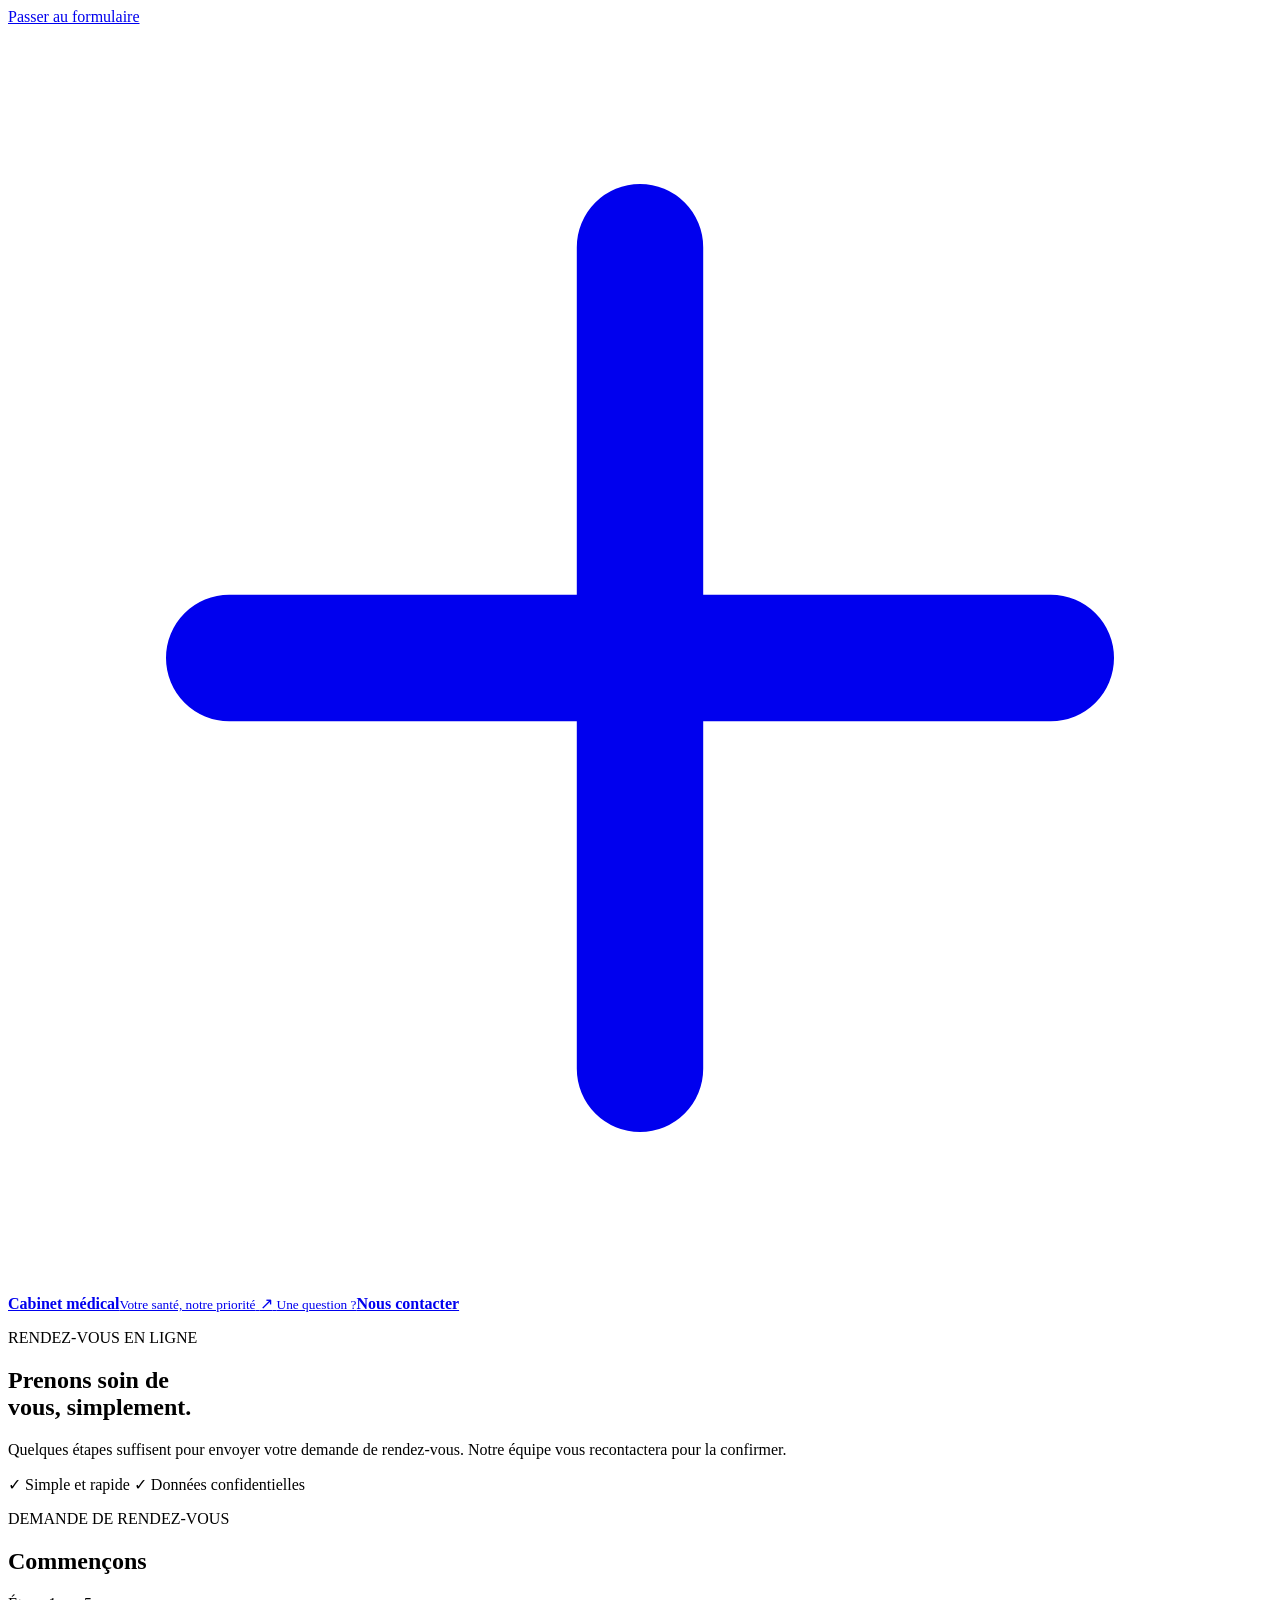
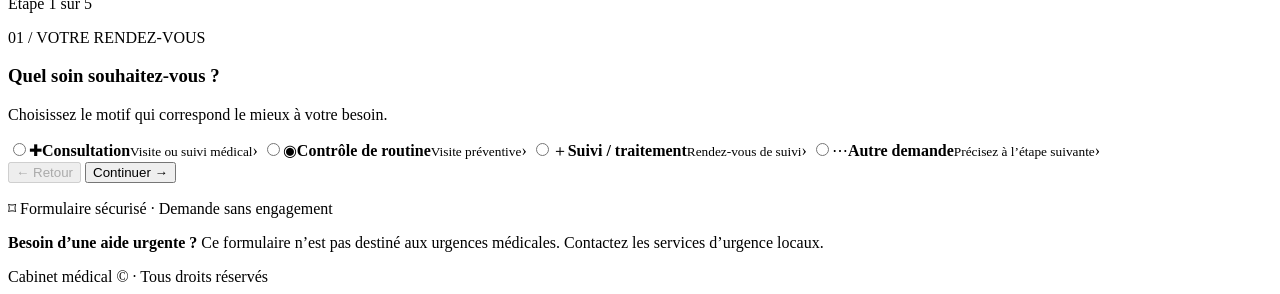
==== index.html @ 572b5b01 "Build clinic booking frontend: accessible French multi-step form shell" ====
<!doctype html>
<html lang="fr">
<head>
  <meta charset="utf-8">
  <meta name="viewport" content="width=device-width, initial-scale=1">
  <meta name="theme-color" content="#f7f8fa">
  <meta name="description" content="Demandez un rendez-vous auprès de notre cabinet médical en quelques étapes simples.">
  <title>Prendre rendez-vous | Cabinet médical</title>
  <link rel="preconnect" href="https://fonts.googleapis.com">
  <link rel="preconnect" href="https://fonts.gstatic.com" crossorigin>
  <link href="https://fonts.googleapis.com/css2?family=DM+Sans:wght@400;500;600;700&family=Manrope:wght@400;500;600;700;800&display=swap" rel="stylesheet">
  <link rel="stylesheet" href="styles.css">
  <script src="config.js" defer></script>
  <script src="app.js" defer></script>
</head>
<body>
  <a class="skip-link" href="#booking">Passer au formulaire</a>
  <header class="site-header">
    <a class="brand" href="./" aria-label="Accueil du cabinet">
      <span class="brand-mark" aria-hidden="true">
        <svg viewBox="0 0 40 40" role="img"><path d="M20 7v26M7 20h26" fill="none" stroke="currentColor" stroke-width="4" stroke-linecap="round"/></svg>
      </span>
      <span class="brand-copy"><strong id="clinic-name">Cabinet médical</strong><small>Votre santé, notre priorité</small></span>
    </a>
    <a class="header-contact" id="header-phone" href="tel:" aria-label="Appeler le cabinet">
      <span class="contact-icon" aria-hidden="true">↗</span>
      <span><small>Une question ?</small><strong>Nous contacter</strong></span>
    </a>
  </header>

  <main id="booking" class="page-shell">
    <section class="intro" aria-labelledby="page-title">
      <p class="eyebrow"><span class="eyebrow-dot"></span> RENDEZ-VOUS EN LIGNE</p>
      <h1 id="page-title">Prenons soin de<br><span>vous, simplement.</span></h1>
      <p class="intro-copy">Quelques étapes suffisent pour envoyer votre demande de rendez-vous. Notre équipe vous recontactera pour la confirmer.</p>
      <div class="trust-row">
        <span><span class="trust-check" aria-hidden="true">✓</span> Simple et rapide</span>
        <span><span class="trust-check" aria-hidden="true">✓</span> Données confidentielles</span>
      </div>
    </section>

    <section class="booking-card" aria-labelledby="form-heading">
      <div class="card-topline">
        <div>
          <p class="card-kicker">DEMANDE DE RENDEZ-VOUS</p>
          <h2 id="form-heading">Commençons</h2>
        </div>
        <span class="step-counter" id="step-counter">Étape 1 sur 5</span>
      </div>

      <div class="progress-track" role="progressbar" aria-label="Progression du formulaire" aria-valuemin="1" aria-valuemax="5" aria-valuenow="1" id="progress-track">
        <span id="progress-fill"></span>
      </div>

      <div id="form-alert" class="form-alert" role="alert" hidden></div>

      <form id="appointment-form" novalidate>
        <div class="form-step is-active" data-step="1" aria-labelledby="step-title-1">
          <p class="step-label">01 / VOTRE RENDEZ-VOUS</p>
          <h3 id="step-title-1">Quel soin souhaitez-vous ?</h3>
          <p class="step-description">Choisissez le motif qui correspond le mieux à votre besoin.</p>
          <div class="choice-grid" id="service-options">
            <label class="choice-card"><input type="radio" name="service" value="Consultation générale" required><span class="choice-icon" aria-hidden="true">✚</span><span class="choice-text"><strong>Consultation</strong><small>Visite ou suivi médical</small></span><span class="choice-arrow" aria-hidden="true">›</span></label>
            <label class="choice-card"><input type="radio" name="service" value="Contrôle de routine" required><span class="choice-icon" aria-hidden="true">◉</span><span class="choice-text"><strong>Contrôle de routine</strong><small>Visite préventive</small></span><span class="choice-arrow" aria-hidden="true">›</span></label>
            <label class="choice-card"><input type="radio" name="service" value="Suivi / traitement" required><span class="choice-icon" aria-hidden="true">＋</span><span class="choice-text"><strong>Suivi / traitement</strong><small>Rendez-vous de suivi</small></span><span class="choice-arrow" aria-hidden="true">›</span></label>
            <label class="choice-card"><input type="radio" name="service" value="Autre demande" required><span class="choice-icon" aria-hidden="true">⋯</span><span class="choice-text"><strong>Autre demande</strong><small>Précisez à l’étape suivante</small></span><span class="choice-arrow" aria-hidden="true">›</span></label>
          </div>
        </div>

        <div class="form-step" data-step="2" aria-labelledby="step-title-2" hidden>
          <p class="step-label">02 / DATE ET HORAIRE</p>
          <h3 id="step-title-2">Quand êtes-vous disponible ?</h3>
          <p class="step-description">Votre choix reste une préférence jusqu’à confirmation par le cabinet.</p>
          <div class="field-group">
            <label for="preferred-date">Date souhaitée <span class="required">*</span></label>
            <input id="preferred-date" name="preferredDate" type="date" required>
            <small class="field-hint">Les dates passées ne sont pas acceptées.</small>
          </div>
          <fieldset class="field-group fieldset-reset">
            <legend>Moment préféré <span class="required">*</span></legend>
            <div class="time-grid">
              <label class="time-option"><input type="radio" name="preferredTime" value="Matin" required><span>☀ Matin</span></label>
              <label class="time-option"><input type="radio" name="preferredTime" value="Après-midi" required><span>◷ Après-midi</span></label>
              <label class="time-option"><input type="radio" name="preferredTime" value="Indifférent" required><span>↔ Indifférent</span></label>
            </div>
          </fieldset>
        </div>

        <div class="form-step" data-step="3" aria-labelledby="step-title-3" hidden>
          <p class="step-label">03 / VOS COORDONNÉES</p>
          <h3 id="step-title-3">Comment vous joindre ?</h3>
          <p class="step-description">Ces informations nous permettent de vous recontacter au sujet de votre demande.</p>
          <div class="field-group">
            <label for="full-name">Nom et prénom <span class="required">*</span></label>
            <input id="full-name" name="fullName" type="text" autocomplete="name" placeholder="Ex. Amine Benali" minlength="2" maxlength="100" required>
          </div>
          <div class="field-group">
            <label for="phone">Numéro de téléphone <span class="required">*</span></label>
            <input id="phone" name="phone" type="tel" inputmode="tel" autocomplete="tel" placeholder="Ex. 0550 12 34 56" maxlength="25" required>
            <small class="field-hint">Un numéro algérien ou international valide.</small>
          </div>
          <div class="field-group">
            <label for="email">Adresse e-mail <span class="optional">(facultatif)</span></label>
            <input id="email" name="email" type="email" autocomplete="email" placeholder="vous@exemple.com" maxlength="150">
          </div>
        </div>

        <div class="form-step" data-step="4" aria-labelledby="step-title-4" hidden>
          <p class="step-label">04 / INFORMATIONS COMPLÉMENTAIRES</p>
          <h3 id="step-title-4">Souhaitez-vous ajouter quelque chose ?</h3>
          <p class="step-description">Ne partagez pas de détails médicaux sensibles dans ce champ.</p>
          <div class="field-group">
            <label for="notes">Message au cabinet <span class="optional">(facultatif)</span></label>
            <textarea id="notes" name="notes" rows="5" maxlength="1000" placeholder="Une précision utile pour organiser votre rendez-vous…"></textarea>
            <div class="field-footer"><small class="field-hint">1 000 caractères maximum.</small><small id="notes-count">0 / 1000</small></div>
          </div>
          <div class="privacy-note"><span aria-hidden="true">⌑</span><p>Vos informations sont utilisées uniquement pour traiter votre demande de rendez-vous.</p></div>
        </div>

        <div class="form-step" data-step="5" aria-labelledby="step-title-5" hidden>
          <p class="step-label">05 / VÉRIFICATION</p>
          <h3 id="step-title-5">Vérifiez votre demande</h3>
          <p class="step-description">Vous pourrez revenir en arrière pour modifier une information.</p>
          <dl class="review-list" id="review-list"></dl>
          <label class="consent-row"><input type="checkbox" id="privacy-consent" name="privacyConsent" required><span>J’accepte que le cabinet utilise ces informations pour traiter ma demande de rendez-vous. <span class="required">*</span></span></label>
          <p class="disclaimer">L’envoi de cette demande ne confirme pas encore un rendez-vous. Le cabinet vous contactera pour convenir de l’horaire définitif.</p>
        </div>

        <div class="form-actions" id="form-actions">
          <button class="button button-secondary" id="back-button" type="button" disabled>← Retour</button>
          <button class="button button-primary" id="next-button" type="button">Continuer <span aria-hidden="true">→</span></button>
          <button class="button button-primary" id="submit-button" type="submit" hidden>Envoyer la demande <span aria-hidden="true">→</span></button>
        </div>
        <p class="secure-footnote"><span aria-hidden="true">⌑</span> Formulaire sécurisé · Demande sans engagement</p>
      </form>

      <section id="success-panel" class="success-panel" aria-labelledby="success-title" hidden>
        <div class="success-symbol" aria-hidden="true">✓</div>
        <p class="card-kicker">DEMANDE ENVOYÉE</p>
        <h3 id="success-title">Merci pour votre confiance.</h3>
        <p id="success-message">Votre demande a été transmise. Le cabinet vous contactera pour confirmer le rendez-vous.</p>
        <p class="reference-line" id="request-reference" hidden></p>
        <button class="button button-secondary" id="new-request-button" type="button">Faire une nouvelle demande</button>
      </section>
    </section>
    <p class="emergency-note"><strong>Besoin d’une aide urgente ?</strong> Ce formulaire n’est pas destiné aux urgences médicales. Contactez les services d’urgence locaux.</p>
  </main>

  <footer class="site-footer">
    <span id="footer-clinic-name">Cabinet médical</span>
    <span>© <span id="current-year"></span> · Tous droits réservés</span>
  </footer>
</body>
</html>
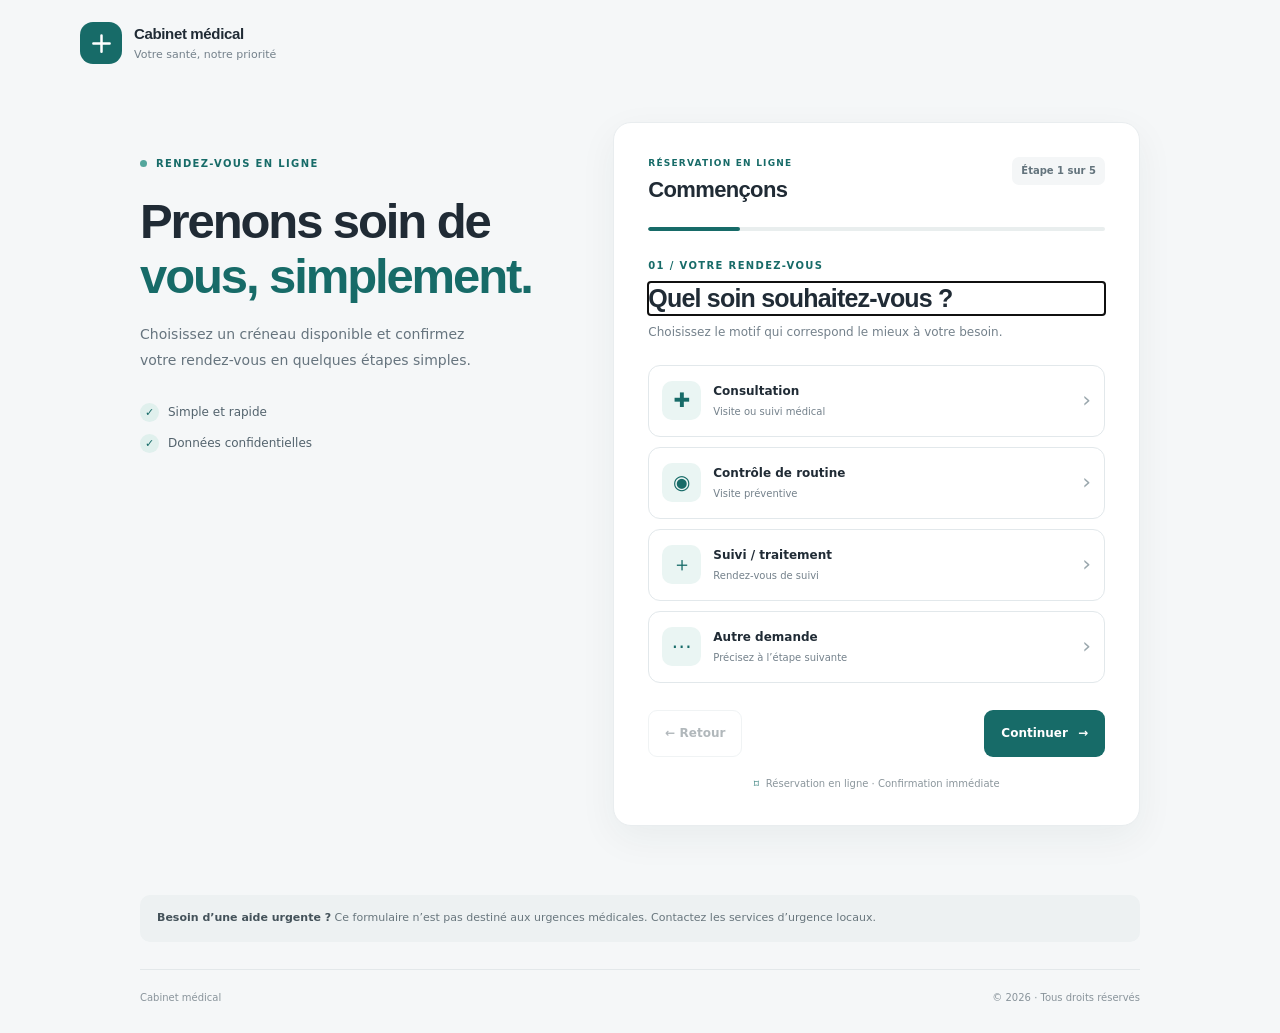
==== commit 331f3585: "Update French booking form for instant appointments" ====
--- a/index.html
+++ b/index.html
@@ -32,7 +32,7 @@
     <section class="intro" aria-labelledby="page-title">
       <p class="eyebrow"><span class="eyebrow-dot"></span> RENDEZ-VOUS EN LIGNE</p>
       <h1 id="page-title">Prenons soin de<br><span>vous, simplement.</span></h1>
-      <p class="intro-copy">Quelques étapes suffisent pour envoyer votre demande de rendez-vous. Notre équipe vous recontactera pour la confirmer.</p>
+      <p class="intro-copy">Choisissez un créneau disponible et confirmez votre rendez-vous en quelques étapes simples.</p>
       <div class="trust-row">
         <span><span class="trust-check" aria-hidden="true">✓</span> Simple et rapide</span>
         <span><span class="trust-check" aria-hidden="true">✓</span> Données confidentielles</span>
@@ -42,7 +42,7 @@
     <section class="booking-card" aria-labelledby="form-heading">
       <div class="card-topline">
         <div>
-          <p class="card-kicker">DEMANDE DE RENDEZ-VOUS</p>
+          <p class="card-kicker">RÉSERVATION EN LIGNE</p>
           <h2 id="form-heading">Commençons</h2>
         </div>
         <span class="step-counter" id="step-counter">Étape 1 sur 5</span>
@@ -70,20 +70,19 @@
         <div class="form-step" data-step="2" aria-labelledby="step-title-2" hidden>
           <p class="step-label">02 / DATE ET HORAIRE</p>
           <h3 id="step-title-2">Quand êtes-vous disponible ?</h3>
-          <p class="step-description">Votre choix reste une préférence jusqu’à confirmation par le cabinet.</p>
+          <p class="step-description">Choisissez une date pour afficher les horaires réellement disponibles.</p>
           <div class="field-group">
             <label for="preferred-date">Date souhaitée <span class="required">*</span></label>
             <input id="preferred-date" name="preferredDate" type="date" required>
             <small class="field-hint">Les dates passées ne sont pas acceptées.</small>
           </div>
-          <fieldset class="field-group fieldset-reset">
-            <legend>Moment préféré <span class="required">*</span></legend>
-            <div class="time-grid">
-              <label class="time-option"><input type="radio" name="preferredTime" value="Matin" required><span>☀ Matin</span></label>
-              <label class="time-option"><input type="radio" name="preferredTime" value="Après-midi" required><span>◷ Après-midi</span></label>
-              <label class="time-option"><input type="radio" name="preferredTime" value="Indifférent" required><span>↔ Indifférent</span></label>
-            </div>
-          </fieldset>
+          <div class="field-group">
+            <label for="preferred-time">Heure disponible <span class="required">*</span></label>
+            <select id="preferred-time" name="preferredTime" required disabled>
+              <option value="">Choisissez d’abord une date</option>
+            </select>
+            <small class="field-hint" id="slot-status" aria-live="polite">Choisissez une date pour afficher les heures disponibles.</small>
+          </div>
         </div>
 
         <div class="form-step" data-step="3" aria-labelledby="step-title-3" hidden>
@@ -119,26 +118,26 @@
 
         <div class="form-step" data-step="5" aria-labelledby="step-title-5" hidden>
           <p class="step-label">05 / VÉRIFICATION</p>
-          <h3 id="step-title-5">Vérifiez votre demande</h3>
-          <p class="step-description">Vous pourrez revenir en arrière pour modifier une information.</p>
+          <h3 id="step-title-5">Confirmez votre rendez-vous</h3>
+          <p class="step-description">Vérifiez vos informations et l’heure choisie avant de confirmer.</p>
           <dl class="review-list" id="review-list"></dl>
           <label class="consent-row"><input type="checkbox" id="privacy-consent" name="privacyConsent" required><span>J’accepte que le cabinet utilise ces informations pour traiter ma demande de rendez-vous. <span class="required">*</span></span></label>
-          <p class="disclaimer">L’envoi de cette demande ne confirme pas encore un rendez-vous. Le cabinet vous contactera pour convenir de l’horaire définitif.</p>
+          <p class="disclaimer">Votre créneau sera réservé immédiatement si les informations sont valides et que la disponibilité n’a pas changé.</p>
         </div>
 
         <div class="form-actions" id="form-actions">
           <button class="button button-secondary" id="back-button" type="button" disabled>← Retour</button>
           <button class="button button-primary" id="next-button" type="button">Continuer <span aria-hidden="true">→</span></button>
-          <button class="button button-primary" id="submit-button" type="submit" hidden>Envoyer la demande <span aria-hidden="true">→</span></button>
+          <button class="button button-primary" id="submit-button" type="submit" hidden>Confirmer mon rendez-vous <span aria-hidden="true">→</span></button>
         </div>
-        <p class="secure-footnote"><span aria-hidden="true">⌑</span> Formulaire sécurisé · Demande sans engagement</p>
+        <p class="secure-footnote"><span aria-hidden="true">⌑</span> Réservation en ligne · Confirmation immédiate</p>
       </form>
 
       <section id="success-panel" class="success-panel" aria-labelledby="success-title" hidden>
         <div class="success-symbol" aria-hidden="true">✓</div>
-        <p class="card-kicker">DEMANDE ENVOYÉE</p>
-        <h3 id="success-title">Merci pour votre confiance.</h3>
-        <p id="success-message">Votre demande a été transmise. Le cabinet vous contactera pour confirmer le rendez-vous.</p>
+        <p class="card-kicker">RÉSERVATION CONFIRMÉE</p>
+        <h3 id="success-title">Votre rendez-vous est confirmé.</h3>
+        <p id="success-message">Votre rendez-vous est confirmé. Conservez votre référence de réservation.</p>
         <p class="reference-line" id="request-reference" hidden></p>
         <button class="button button-secondary" id="new-request-button" type="button">Faire une nouvelle demande</button>
       </section>
--- a/styles.css
+++ b/styles.css
@@ -0,0 +1,146 @@
+:root {
+  color-scheme: light;
+  --ink: #202b35;
+  --muted: #74818b;
+  --line: #e2e8eb;
+  --paper: #ffffff;
+  --canvas: #f5f7f8;
+  --teal: #176b68;
+  --teal-dark: #105653;
+  --teal-soft: #eaf5f3;
+  --danger: #b42318;
+  --radius: 18px;
+  font-family: "DM Sans", system-ui, -apple-system, BlinkMacSystemFont, "Segoe UI", sans-serif;
+  font-synthesis: none;
+  text-rendering: optimizeLegibility;
+  -webkit-font-smoothing: antialiased;
+  -moz-osx-font-smoothing: grayscale;
+}
+* { box-sizing: border-box; }
+html { min-width: 320px; background: var(--canvas); scroll-behavior: auto; }
+body { margin: 0; color: var(--ink); background: var(--canvas); font-size: 15px; line-height: 1.55; }
+button, input, textarea { font: inherit; }
+button, a, input, textarea { -webkit-tap-highlight-color: transparent; }
+a { color: inherit; }
+button:focus-visible, a:focus-visible, input:focus-visible, textarea:focus-visible { outline: 3px solid #8ac8c2; outline-offset: 3px; }
+[hidden] { display: none !important; }
+.skip-link { position: absolute; z-index: 10; top: 8px; left: 8px; padding: 10px 14px; transform: translateY(-150%); background: white; border: 1px solid var(--line); border-radius: 8px; }
+.skip-link:focus { transform: translateY(0); }
+.site-header { width: min(1120px, calc(100% - 48px)); margin: 0 auto; min-height: 86px; display: flex; align-items: center; justify-content: space-between; gap: 20px; }
+.brand { display: inline-flex; align-items: center; gap: 12px; text-decoration: none; min-width: 0; }
+.brand-mark { width: 42px; height: 42px; display: grid; place-items: center; color: white; background: var(--teal); border-radius: 13px; flex: 0 0 auto; }
+.brand-mark svg { width: 25px; height: 25px; }
+.brand-copy { display: flex; flex-direction: column; line-height: 1.3; }
+.brand-copy strong { font-family: Manrope, sans-serif; font-size: 15px; font-weight: 800; letter-spacing: -.35px; }
+.brand-copy small { margin-top: 4px; color: var(--muted); font-size: 11px; }
+.header-contact { display: flex; align-items: center; gap: 10px; text-decoration: none; }
+.contact-icon { width: 37px; height: 37px; display: grid; place-items: center; border: 1px solid var(--line); border-radius: 50%; color: var(--teal); background: white; font-size: 18px; }
+.header-contact span:last-child { display: flex; flex-direction: column; line-height: 1.35; }
+.header-contact small { color: var(--muted); font-size: 11px; }
+.header-contact strong { font-size: 12px; font-weight: 700; }
+.page-shell { width: min(1000px, calc(100% - 40px)); margin: 36px auto 0; display: grid; grid-template-columns: minmax(0, .86fr) minmax(0, 1.14fr); align-items: start; gap: clamp(30px, 6vw, 76px); }
+.intro { padding-top: 34px; }
+.eyebrow, .card-kicker, .step-label { margin: 0; color: var(--teal); font-size: 10px; font-weight: 800; letter-spacing: 1.35px; }
+.eyebrow { display: flex; align-items: center; gap: 9px; }
+.eyebrow-dot { width: 7px; height: 7px; border-radius: 50%; background: #53a69c; }
+h1, h2, h3, p { overflow-wrap: anywhere; }
+h1 { margin: 22px 0 18px; font-family: Manrope, sans-serif; font-size: clamp(34px, 4.3vw, 49px); font-weight: 800; letter-spacing: -2.1px; line-height: 1.13; }
+h1 span { color: var(--teal); }
+.intro-copy { max-width: 360px; margin: 0; color: #66747e; font-size: 14px; line-height: 1.85; }
+.trust-row { display: flex; flex-direction: column; gap: 12px; margin-top: 29px; color: #53636d; font-size: 12px; }
+.trust-row > span { display: flex; align-items: center; gap: 9px; }
+.trust-check { display: grid; place-items: center; width: 19px; height: 19px; border-radius: 50%; background: #e0f0ed; color: var(--teal); font-size: 11px; font-weight: 800; }
+.booking-card { min-width: 0; padding: clamp(22px, 3.4vw, 34px); background: var(--paper); border: 1px solid #e9edef; border-radius: var(--radius); box-shadow: 0 12px 38px rgba(25, 48, 56, .055); }
+.card-topline { display: flex; justify-content: space-between; align-items: flex-start; gap: 12px; }
+.card-kicker { font-size: 9px; letter-spacing: 1.2px; }
+.card-topline h2 { margin: 5px 0 0; font-family: Manrope, sans-serif; font-size: 22px; line-height: 1.3; letter-spacing: -.65px; }
+.step-counter { flex: 0 0 auto; padding: 6px 9px; color: #63737c; background: #f4f6f7; border-radius: 7px; font-size: 10px; font-weight: 700; }
+.progress-track { height: 4px; margin: 22px 0 27px; overflow: hidden; background: #e9eeee; border-radius: 99px; }
+.progress-track span { display: block; width: 20%; height: 100%; background: var(--teal); border-radius: inherit; }
+.form-step h3, .success-panel h3 { margin: 9px 0 7px; font-family: Manrope, sans-serif; font-size: clamp(21px, 2.7vw, 25px); font-weight: 800; letter-spacing: -.8px; line-height: 1.3; }
+.step-description { margin: 0 0 22px; color: var(--muted); font-size: 12px; line-height: 1.75; }
+.choice-grid { display: grid; gap: 10px; }
+.choice-card { position: relative; display: flex; align-items: center; gap: 12px; min-height: 72px; padding: 13px; border: 1px solid var(--line); border-radius: 12px; cursor: pointer; transition: border-color .12s ease, background-color .12s ease; }
+.choice-card:has(input:checked) { border-color: var(--teal); background: #f3faf8; box-shadow: inset 0 0 0 1px var(--teal); }
+.choice-card:focus-within { outline: 3px solid #b8deda; outline-offset: 2px; }
+.choice-card input { position: absolute; opacity: 0; pointer-events: none; }
+.choice-icon { display: grid; place-items: center; width: 39px; height: 39px; flex: 0 0 auto; color: var(--teal); background: var(--teal-soft); border-radius: 10px; font-size: 20px; }
+.choice-text { display: flex; min-width: 0; flex: 1; flex-direction: column; gap: 3px; }
+.choice-text strong { font-size: 12px; font-weight: 700; }
+.choice-text small { color: var(--muted); font-size: 10px; }
+.choice-arrow { color: #9aa7ad; font-size: 22px; }
+.field-group { display: flex; flex-direction: column; gap: 8px; margin: 0 0 20px; }
+.field-group > label, .fieldset-reset legend { color: #35434c; font-size: 12px; font-weight: 700; }
+.required { color: #bd5149; }
+.optional { color: #89949b; font-size: 10px; font-weight: 500; }
+.field-group input, .field-group textarea { width: 100%; min-width: 0; padding: 13px 14px; color: var(--ink); background: #fff; border: 1px solid #dce4e7; border-radius: 9px; outline: none; font-size: 13px; }
+.field-group input { min-height: 47px; }
+.field-group textarea { min-height: 115px; resize: vertical; }
+.field-group input::placeholder, .field-group textarea::placeholder { color: #a3adb2; }
+.field-group input:focus, .field-group textarea:focus { border-color: var(--teal); box-shadow: 0 0 0 3px #e5f3f1; }
+.field-hint { color: #89949b; font-size: 10px; }
+.fieldset-reset { min-width: 0; padding: 0; border: 0; }
+.fieldset-reset legend { margin-bottom: 10px; }
+.time-grid { display: grid; grid-template-columns: repeat(3, minmax(0, 1fr)); gap: 8px; }
+.time-option { cursor: pointer; }
+.time-option input { position: absolute; opacity: 0; }
+.time-option span { display: grid; min-height: 46px; place-items: center; padding: 8px 4px; border: 1px solid var(--line); border-radius: 9px; color: #52616a; font-size: 10px; text-align: center; }
+.time-option input:checked + span { border-color: var(--teal); color: var(--teal-dark); background: var(--teal-soft); font-weight: 700; }
+.time-option input:focus-visible + span { outline: 3px solid #8ac8c2; outline-offset: 2px; }
+.field-footer { display: flex; justify-content: space-between; gap: 12px; }
+.field-footer > small:last-child { color: #89949b; font-size: 10px; }
+.privacy-note { display: flex; align-items: flex-start; gap: 11px; padding: 13px; background: #f5f8f8; border-radius: 10px; color: #66747e; }
+.privacy-note > span { color: var(--teal); font-size: 18px; line-height: 1; }
+.privacy-note p { margin: 0; font-size: 10px; line-height: 1.7; }
+.form-actions { display: flex; justify-content: space-between; gap: 12px; margin-top: 27px; }
+.button { display: inline-flex; justify-content: center; align-items: center; gap: 10px; min-height: 47px; padding: 11px 16px; border: 1px solid transparent; border-radius: 9px; cursor: pointer; font-size: 12px; font-weight: 700; }
+.button:disabled { cursor: not-allowed; opacity: .42; }
+.button-primary { color: white; background: var(--teal); }
+.button-primary:hover:not(:disabled) { background: var(--teal-dark); }
+.button-secondary { color: #485760; background: white; border-color: #dce4e7; }
+.button-secondary:hover:not(:disabled) { background: #f6f8f8; }
+.secure-footnote { display: flex; justify-content: center; align-items: center; gap: 7px; margin: 19px 0 0; color: #8b969c; font-size: 10px; text-align: center; }
+.secure-footnote span { color: var(--teal); }
+.form-alert { margin: 0 0 18px; padding: 11px 13px; color: #8e241c; background: #fff1f0; border: 1px solid #f3cfcc; border-radius: 9px; font-size: 12px; }
+.review-list { margin: 0 0 22px; border-top: 1px solid var(--line); }
+.review-row { display: grid; grid-template-columns: minmax(95px, .8fr) minmax(0, 1.2fr); gap: 12px; padding: 12px 0; border-bottom: 1px solid var(--line); }
+.review-row dt { color: var(--muted); font-size: 11px; }
+.review-row dd { margin: 0; color: #34434b; font-size: 11px; font-weight: 700; overflow-wrap: anywhere; }
+.consent-row { display: flex; align-items: flex-start; gap: 10px; color: #5d6a72; font-size: 11px; line-height: 1.7; cursor: pointer; }
+.consent-row input { flex: 0 0 auto; width: 17px; height: 17px; margin-top: 2px; accent-color: var(--teal); }
+.disclaimer { margin: 15px 0 0; padding-left: 12px; border-left: 2px solid #a7cfca; color: #78858c; font-size: 10px; line-height: 1.7; }
+.success-panel { padding: 20px 0 2px; text-align: center; }
+.success-symbol { display: grid; place-items: center; width: 54px; height: 54px; margin: 0 auto 18px; border-radius: 50%; color: var(--teal); background: var(--teal-soft); font-size: 25px; font-weight: 700; }
+.success-panel > p:not(.card-kicker) { color: var(--muted); font-size: 12px; line-height: 1.8; }
+.success-panel .button { width: 100%; margin-top: 14px; }
+.reference-line { padding: 9px; border-radius: 7px; background: #f4f7f7; font-weight: 700; }
+.emergency-note { grid-column: 1 / -1; margin: -7px 0 0; padding: 14px 17px; color: #68767d; background: #edf1f2; border-radius: 10px; font-size: 11px; line-height: 1.7; }
+.emergency-note strong { color: #44525a; }
+.site-footer { width: min(1000px, calc(100% - 40px)); display: flex; justify-content: space-between; gap: 15px; margin: 27px auto 0; padding: 20px 0 28px; border-top: 1px solid #e3e8ea; color: #89949b; font-size: 10px; }
+@media (max-width: 760px) {
+  .site-header { width: calc(100% - 32px); min-height: 72px; }
+  .brand-mark { width: 38px; height: 38px; }
+  .page-shell { width: min(520px, calc(100% - 28px)); grid-template-columns: minmax(0, 1fr); gap: 23px; margin-top: 18px; }
+  .intro { padding-top: 8px; }
+  h1 { margin: 15px 0 11px; font-size: clamp(34px, 8vw, 43px); letter-spacing: -1.7px; }
+  .intro-copy { max-width: 470px; font-size: 13px; }
+  .trust-row { flex-direction: row; flex-wrap: wrap; gap: 10px 18px; margin-top: 16px; }
+  .booking-card { padding: 22px 19px; }
+  .emergency-note { margin-top: -5px; }
+  .site-footer { width: calc(100% - 32px); }
+}
+@media (max-width: 420px) {
+  .header-contact { gap: 7px; }
+  .contact-icon { width: 33px; height: 33px; }
+  .header-contact small { font-size: 10px; }
+  .header-contact strong { font-size: 11px; }
+  .brand-copy strong { font-size: 13px; }
+  .brand-copy small { font-size: 10px; }
+  .time-grid { grid-template-columns: 1fr; }
+  .time-option span { min-height: 42px; }
+  .form-actions { gap: 8px; }
+  .button { padding: 10px 12px; }
+}
+@media (prefers-reduced-motion: reduce) {
+  *, *::before, *::after { scroll-behavior: auto !important; transition-duration: 0s !important; }
+}
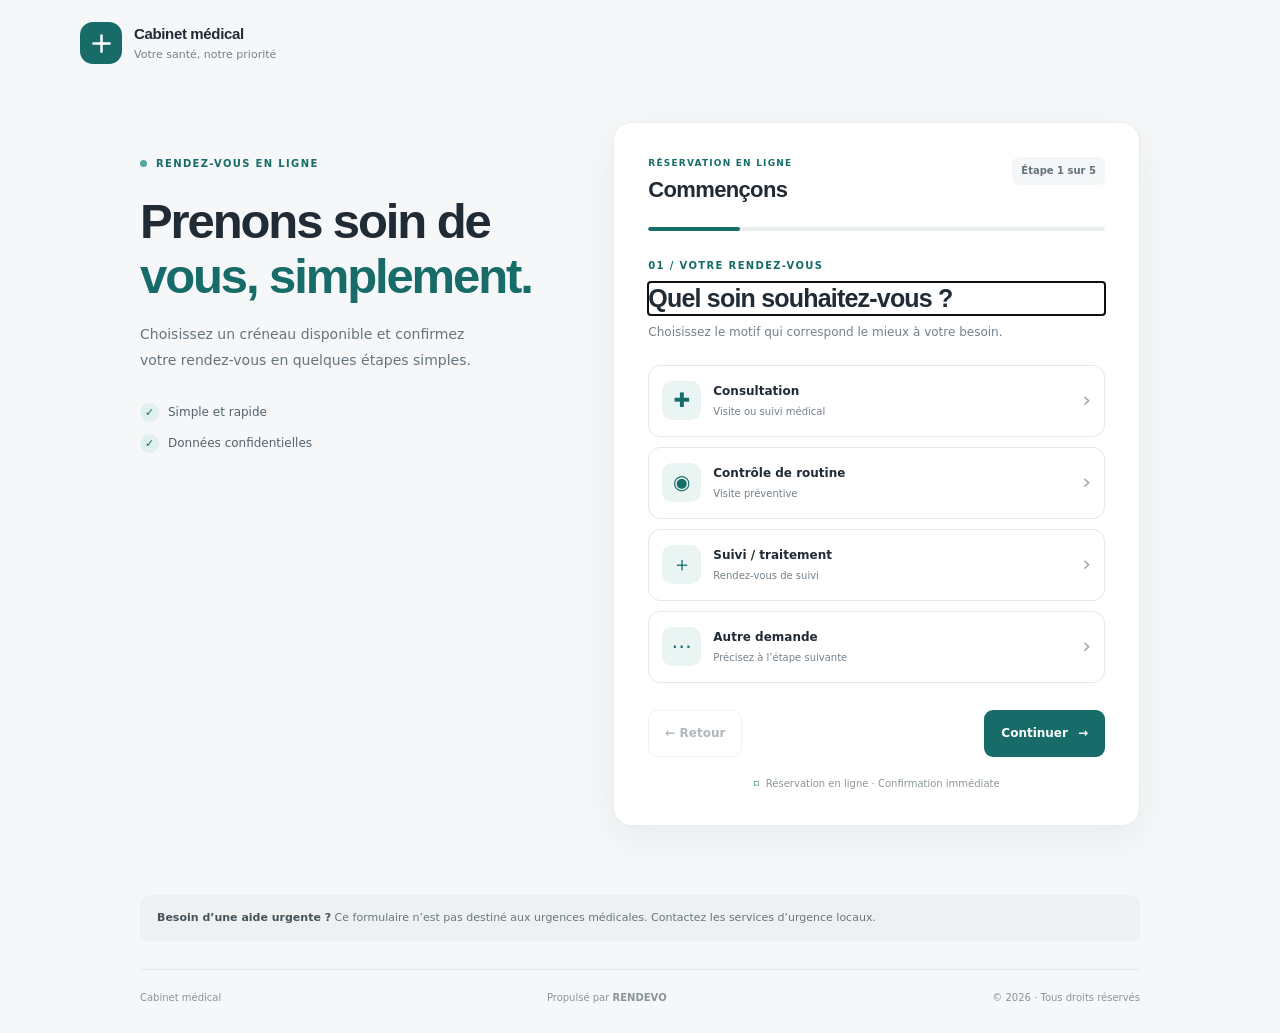
==== commit 571d575d: "Add RENDEVO product attribution" ====
--- a/index.html
+++ b/index.html
@@ -99,8 +99,8 @@
             <small class="field-hint">Un numéro algérien ou international valide.</small>
           </div>
           <div class="field-group">
-            <label for="email">Adresse e-mail <span class="optional">(facultatif)</span></label>
-            <input id="email" name="email" type="email" autocomplete="email" placeholder="vous@exemple.com" maxlength="150">
+            <label for="email">Adresse e-mail <span class="required">*</span></label>
+            <input id="email" name="email" type="email" autocomplete="email" placeholder="vous@exemple.com" maxlength="150" required>
           </div>
         </div>
 
@@ -147,6 +147,7 @@
 
   <footer class="site-footer">
     <span id="footer-clinic-name">Cabinet médical</span>
+    <span>Propulsé par <strong>RENDEVO</strong></span>
     <span>© <span id="current-year"></span> · Tous droits réservés</span>
   </footer>
 </body>
--- a/styles.css
+++ b/styles.css
@@ -19,10 +19,10 @@
 * { box-sizing: border-box; }
 html { min-width: 320px; background: var(--canvas); scroll-behavior: auto; }
 body { margin: 0; color: var(--ink); background: var(--canvas); font-size: 15px; line-height: 1.55; }
-button, input, textarea { font: inherit; }
-button, a, input, textarea { -webkit-tap-highlight-color: transparent; }
+button, input, textarea, select { font: inherit; }
+button, a, input, textarea, select { -webkit-tap-highlight-color: transparent; }
 a { color: inherit; }
-button:focus-visible, a:focus-visible, input:focus-visible, textarea:focus-visible { outline: 3px solid #8ac8c2; outline-offset: 3px; }
+button:focus-visible, a:focus-visible, input:focus-visible, textarea:focus-visible, select:focus-visible { outline: 3px solid #8ac8c2; outline-offset: 3px; }
 [hidden] { display: none !important; }
 .skip-link { position: absolute; z-index: 10; top: 8px; left: 8px; padding: 10px 14px; transform: translateY(-150%); background: white; border: 1px solid var(--line); border-radius: 8px; }
 .skip-link:focus { transform: translateY(0); }
@@ -73,11 +73,12 @@
 .field-group > label, .fieldset-reset legend { color: #35434c; font-size: 12px; font-weight: 700; }
 .required { color: #bd5149; }
 .optional { color: #89949b; font-size: 10px; font-weight: 500; }
-.field-group input, .field-group textarea { width: 100%; min-width: 0; padding: 13px 14px; color: var(--ink); background: #fff; border: 1px solid #dce4e7; border-radius: 9px; outline: none; font-size: 13px; }
-.field-group input { min-height: 47px; }
+.field-group input, .field-group textarea, .field-group select { width: 100%; min-width: 0; padding: 13px 14px; color: var(--ink); background: #fff; border: 1px solid #dce4e7; border-radius: 9px; outline: none; font-size: 13px; }
+.field-group input, .field-group select { min-height: 47px; }
 .field-group textarea { min-height: 115px; resize: vertical; }
 .field-group input::placeholder, .field-group textarea::placeholder { color: #a3adb2; }
-.field-group input:focus, .field-group textarea:focus { border-color: var(--teal); box-shadow: 0 0 0 3px #e5f3f1; }
+.field-group input:focus, .field-group textarea:focus, .field-group select:focus { border-color: var(--teal); box-shadow: 0 0 0 3px #e5f3f1; }
+.field-group select:disabled { color: #89949b; background: #f8fafb; cursor: wait; }
 .field-hint { color: #89949b; font-size: 10px; }
 .fieldset-reset { min-width: 0; padding: 0; border: 0; }
 .fieldset-reset legend { margin-bottom: 10px; }
